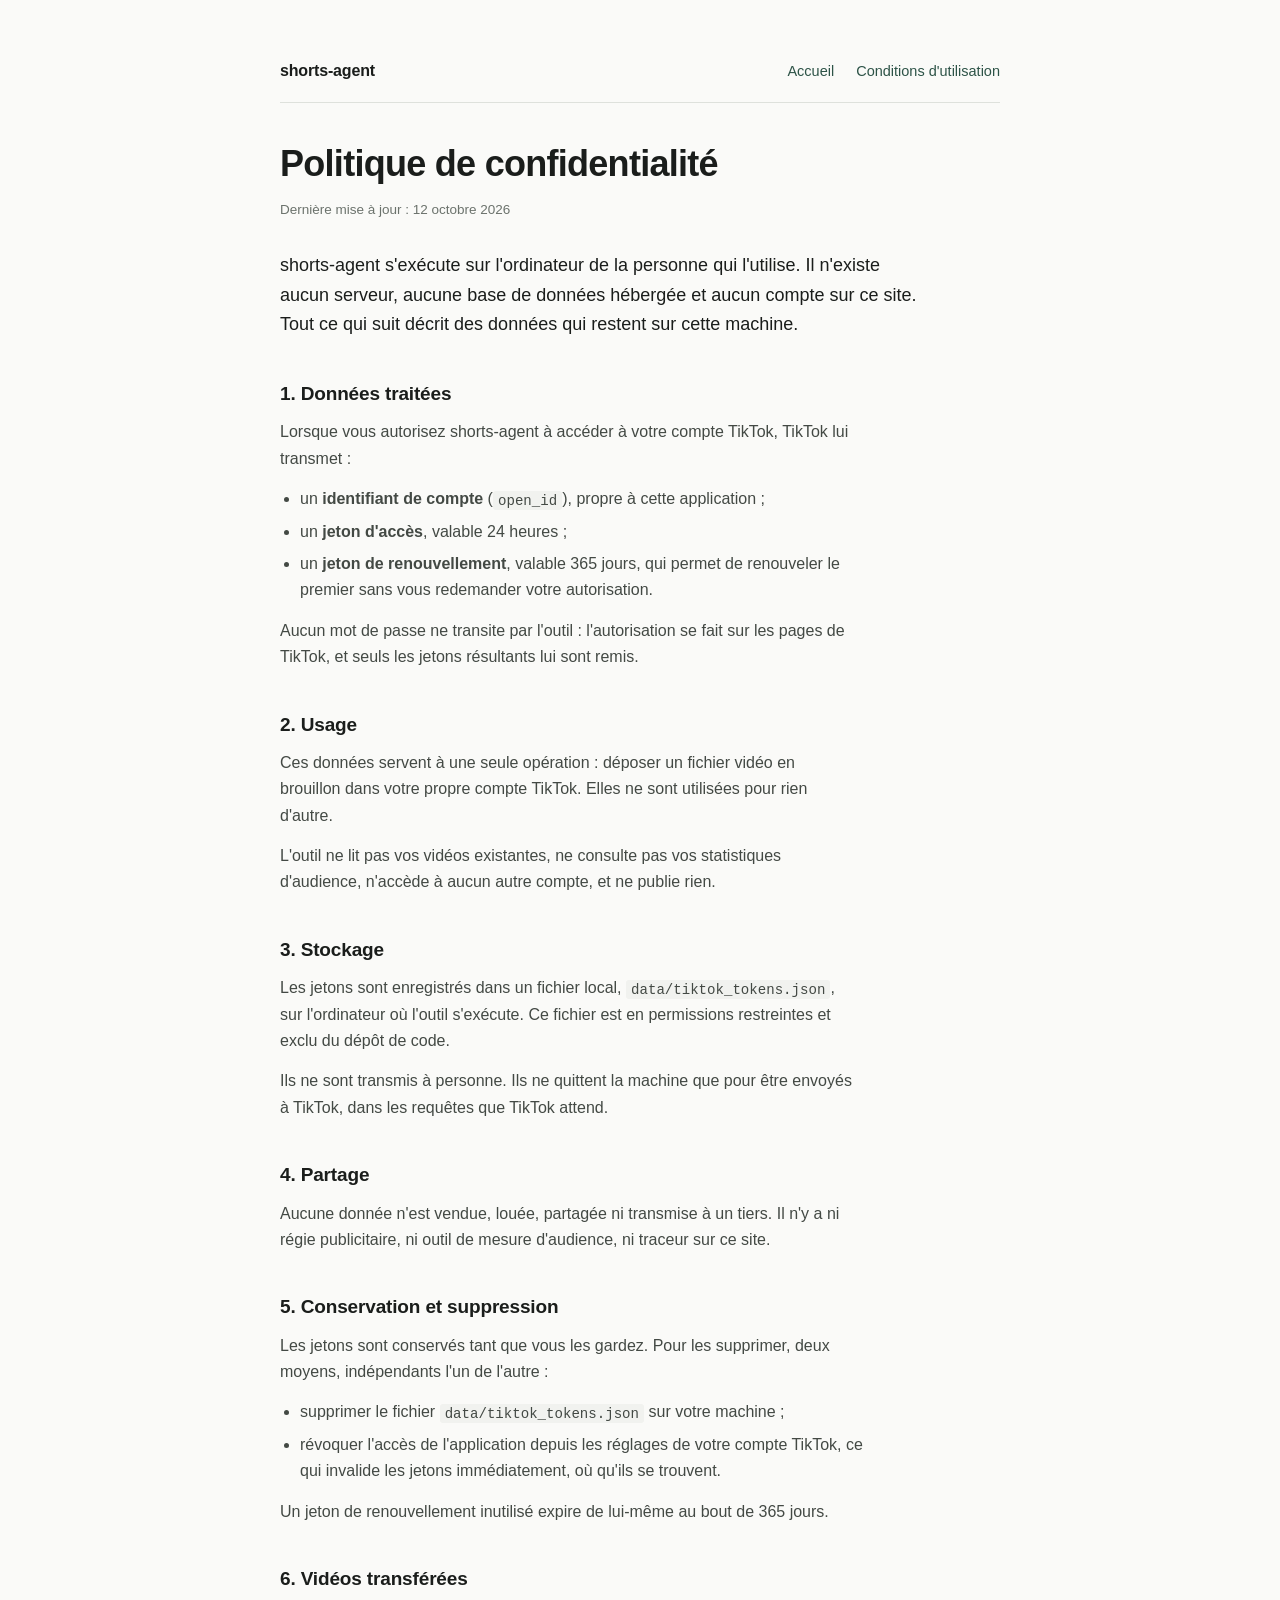
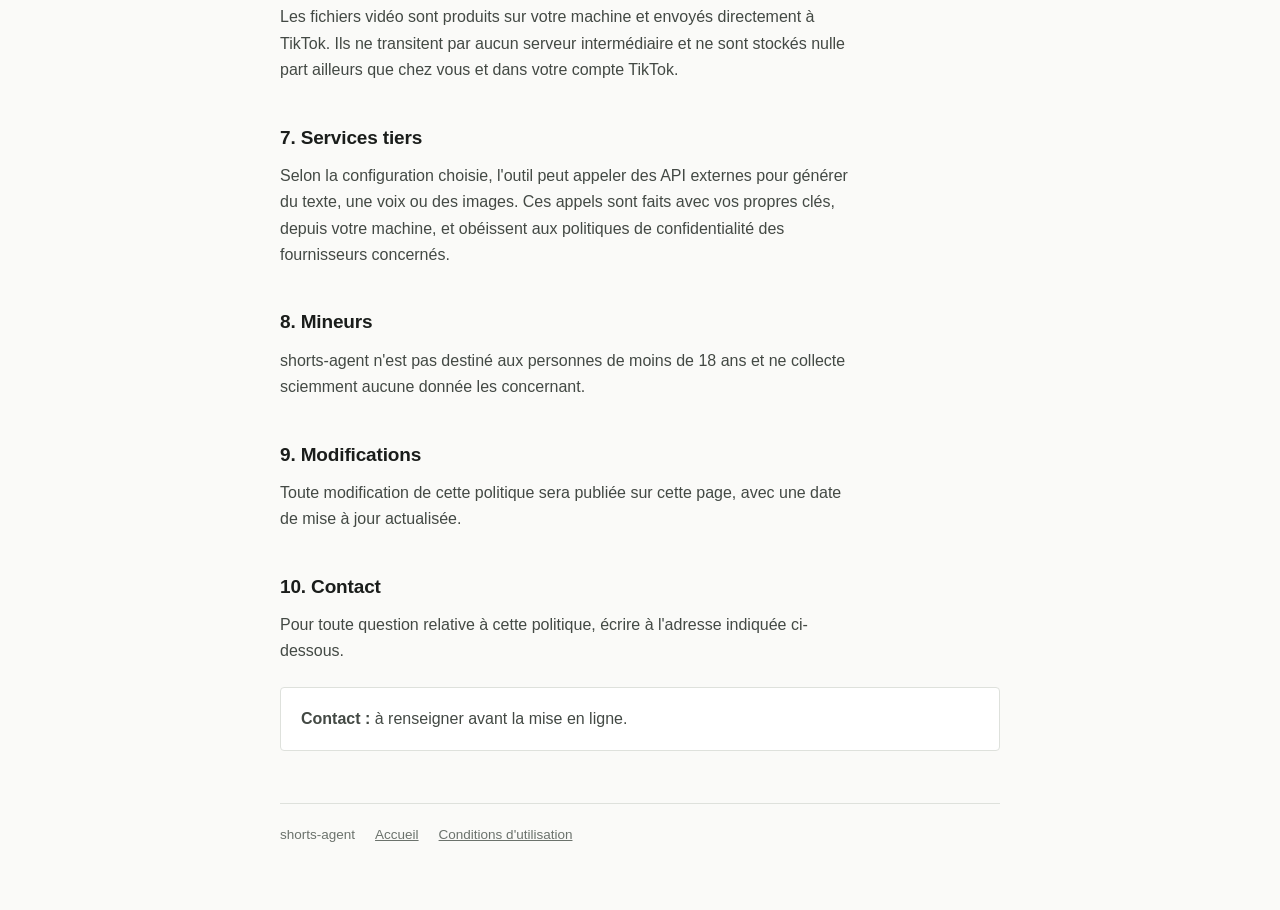
==== privacy.html @ 09da48fd "site public shorts-agent : accueil, confidentialite, conditions Requis par TikTok pour creer une app" ====
<!doctype html>
<html lang="fr">
<head>
<meta charset="utf-8">
<meta name="viewport" content="width=device-width,initial-scale=1">
<title>Politique de confidentialité — shorts-agent</title>
<meta name="description" content="Quelles données shorts-agent manipule, où elles sont stockées, et comment retirer l'accès.">
<link rel="stylesheet" href="style.css">
</head>
<body>
<div class="wrap">

<nav>
  <a class="brand" href="./">shorts-agent</a>
  <span class="sp"></span>
  <a href="./">Accueil</a>
  <a href="./terms.html">Conditions d'utilisation</a>
</nav>

<h1>Politique de confidentialité</h1>
<p class="maj">Dernière mise à jour : 12 octobre 2026</p>

<p class="lead">shorts-agent s'exécute sur l'ordinateur de la personne qui l'utilise. Il n'existe aucun serveur, aucune base de données hébergée et aucun compte sur ce site. Tout ce qui suit décrit des données qui restent sur cette machine.</p>

<h2>1. Données traitées</h2>
<p>Lorsque vous autorisez shorts-agent à accéder à votre compte TikTok, TikTok lui transmet :</p>
<ul>
  <li>un <strong>identifiant de compte</strong> (<code>open_id</code>), propre à cette application ;</li>
  <li>un <strong>jeton d'accès</strong>, valable 24 heures ;</li>
  <li>un <strong>jeton de renouvellement</strong>, valable 365 jours, qui permet de renouveler le premier sans vous redemander votre autorisation.</li>
</ul>
<p>Aucun mot de passe ne transite par l'outil : l'autorisation se fait sur les pages de TikTok, et seuls les jetons résultants lui sont remis.</p>

<h2>2. Usage</h2>
<p>Ces données servent à une seule opération : déposer un fichier vidéo en brouillon dans votre propre compte TikTok. Elles ne sont utilisées pour rien d'autre.</p>
<p>L'outil ne lit pas vos vidéos existantes, ne consulte pas vos statistiques d'audience, n'accède à aucun autre compte, et ne publie rien.</p>

<h2>3. Stockage</h2>
<p>Les jetons sont enregistrés dans un fichier local, <code>data/tiktok_tokens.json</code>, sur l'ordinateur où l'outil s'exécute. Ce fichier est en permissions restreintes et exclu du dépôt de code.</p>
<p>Ils ne sont transmis à personne. Ils ne quittent la machine que pour être envoyés à TikTok, dans les requêtes que TikTok attend.</p>

<h2>4. Partage</h2>
<p>Aucune donnée n'est vendue, louée, partagée ni transmise à un tiers. Il n'y a ni régie publicitaire, ni outil de mesure d'audience, ni traceur sur ce site.</p>

<h2>5. Conservation et suppression</h2>
<p>Les jetons sont conservés tant que vous les gardez. Pour les supprimer, deux moyens, indépendants l'un de l'autre :</p>
<ul>
  <li>supprimer le fichier <code>data/tiktok_tokens.json</code> sur votre machine ;</li>
  <li>révoquer l'accès de l'application depuis les réglages de votre compte TikTok, ce qui invalide les jetons immédiatement, où qu'ils se trouvent.</li>
</ul>
<p>Un jeton de renouvellement inutilisé expire de lui-même au bout de 365 jours.</p>

<h2>6. Vidéos transférées</h2>
<p>Les fichiers vidéo sont produits sur votre machine et envoyés directement à TikTok. Ils ne transitent par aucun serveur intermédiaire et ne sont stockés nulle part ailleurs que chez vous et dans votre compte TikTok.</p>

<h2>7. Services tiers</h2>
<p>Selon la configuration choisie, l'outil peut appeler des API externes pour générer du texte, une voix ou des images. Ces appels sont faits avec vos propres clés, depuis votre machine, et obéissent aux politiques de confidentialité des fournisseurs concernés.</p>

<h2>8. Mineurs</h2>
<p>shorts-agent n'est pas destiné aux personnes de moins de 18 ans et ne collecte sciemment aucune donnée les concernant.</p>

<h2>9. Modifications</h2>
<p>Toute modification de cette politique sera publiée sur cette page, avec une date de mise à jour actualisée.</p>

<h2>10. Contact</h2>
<p>Pour toute question relative à cette politique, écrire à l'adresse indiquée ci-dessous.</p>
<div class="box">
  <p><strong>Contact :</strong> à renseigner avant la mise en ligne.</p>
</div>

<footer>
  <p>shorts-agent</p>
  <a href="./">Accueil</a>
  <a href="./terms.html">Conditions d'utilisation</a>
</footer>

</div>
</body>
</html>
---- style.css ----
/* shorts-agent — site public. Sobre, lisible, sans dependance externe. */
:root{
  --ground:#FAFAF8; --surface:#FFFFFF; --sunken:#F1F2EF;
  --ink:#1A1D1B; --ink-2:#434944; --muted:#6B726C;
  --line:#DEE1DC; --accent:#2D5347;
}
@media (prefers-color-scheme:dark){
  :root{
    --ground:#121413; --surface:#191C1A; --sunken:#1F2321;
    --ink:#E9EBE8; --ink-2:#C2C7C2; --muted:#8D948E;
    --line:#2A2E2B; --accent:#7FB8A6;
  }
}
*{box-sizing:border-box}
body{
  margin:0; background:var(--ground); color:var(--ink);
  font:16px/1.65 -apple-system,BlinkMacSystemFont,"Segoe UI",Roboto,Helvetica,Arial,sans-serif;
  padding-left:20px; padding-right:20px;
  -webkit-font-smoothing:antialiased;
}
.wrap{max-width:720px; margin:0 auto; padding-block:40px 64px}
a{color:var(--accent)}
a:focus-visible{outline:2px solid var(--accent); outline-offset:2px; border-radius:2px}

nav{
  display:flex; flex-wrap:wrap; gap:10px 22px; align-items:baseline;
  padding-block:18px; border-bottom:1px solid var(--line); margin-bottom:40px;
}
nav .brand{font-weight:700; letter-spacing:-.01em; color:var(--ink); text-decoration:none}
nav a:not(.brand){font-size:14.5px; text-decoration:none}
nav a:not(.brand):hover{text-decoration:underline}
nav .sp{flex:1}

h1{font-size:clamp(26px,5vw,36px); line-height:1.15; letter-spacing:-.02em; margin:0 0 14px}
h2{font-size:19px; margin:38px 0 10px; letter-spacing:-.008em}
h3{font-size:16px; margin:24px 0 6px}
p,li{color:var(--ink-2); max-width:65ch}
p{margin:0 0 14px}
ul{padding-left:20px; margin:0 0 14px}
li{margin-bottom:6px}
.lead{font-size:18px; color:var(--ink); margin-bottom:26px}
.maj{font-size:13.5px; color:var(--muted); margin-bottom:30px}

.box{
  background:var(--surface); border:1px solid var(--line);
  padding:18px 20px; margin:22px 0; border-radius:4px;
}
.box h3{margin-top:0}
.box p:last-child{margin-bottom:0}

.steps{counter-reset:s; list-style:none; padding:0; margin:18px 0}
.steps li{
  counter-increment:s; position:relative; padding-left:34px; margin-bottom:14px;
}
.steps li::before{
  content:counter(s); position:absolute; left:0; top:1px;
  width:22px; height:22px; border-radius:50%; background:var(--sunken);
  color:var(--accent); font-size:12px; font-weight:600;
  display:grid; place-items:center;
}
code{
  background:var(--sunken); padding:.12em .36em; border-radius:3px;
  font:0.88em/1 ui-monospace,Menlo,monospace; color:var(--ink-2);
}
footer{
  border-top:1px solid var(--line); margin-top:52px; padding-top:20px;
  display:flex; flex-wrap:wrap; gap:8px 20px; align-items:baseline;
}
footer p, footer a{font-size:13.5px; color:var(--muted); margin:0}
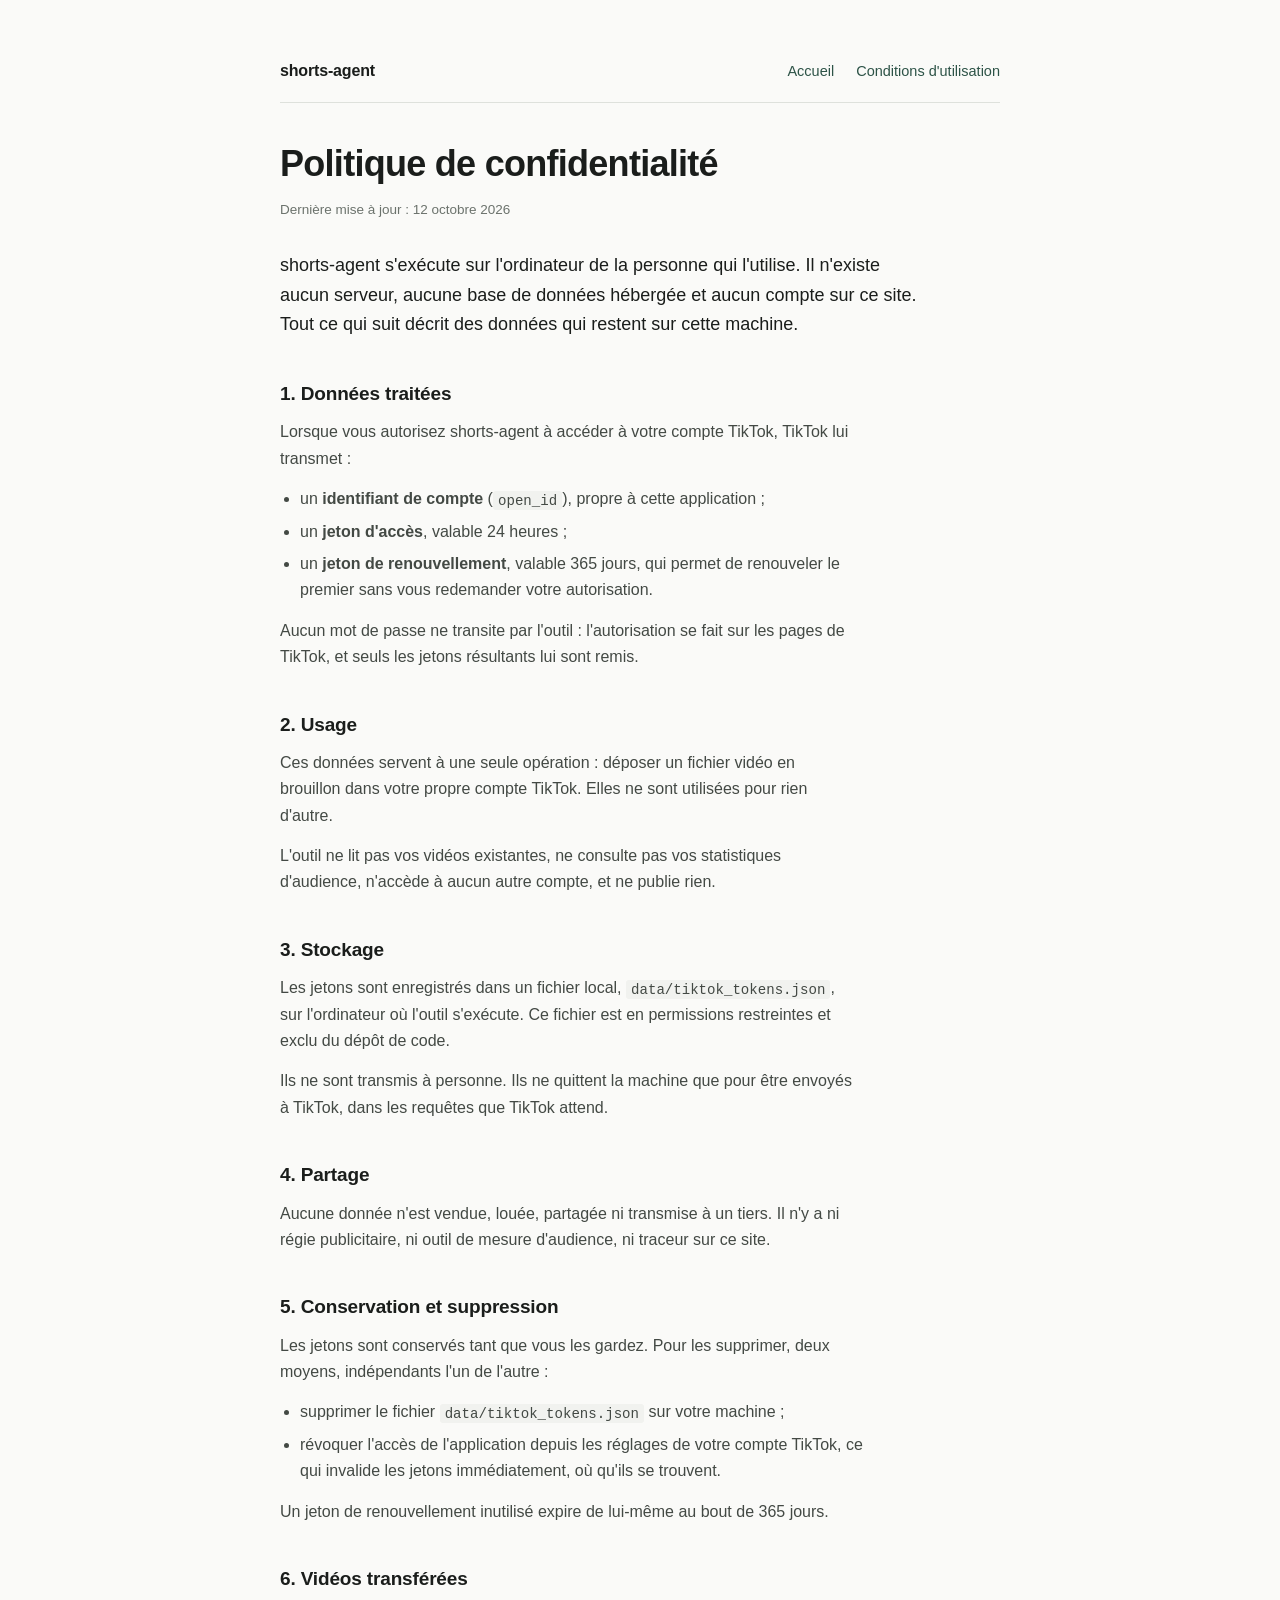
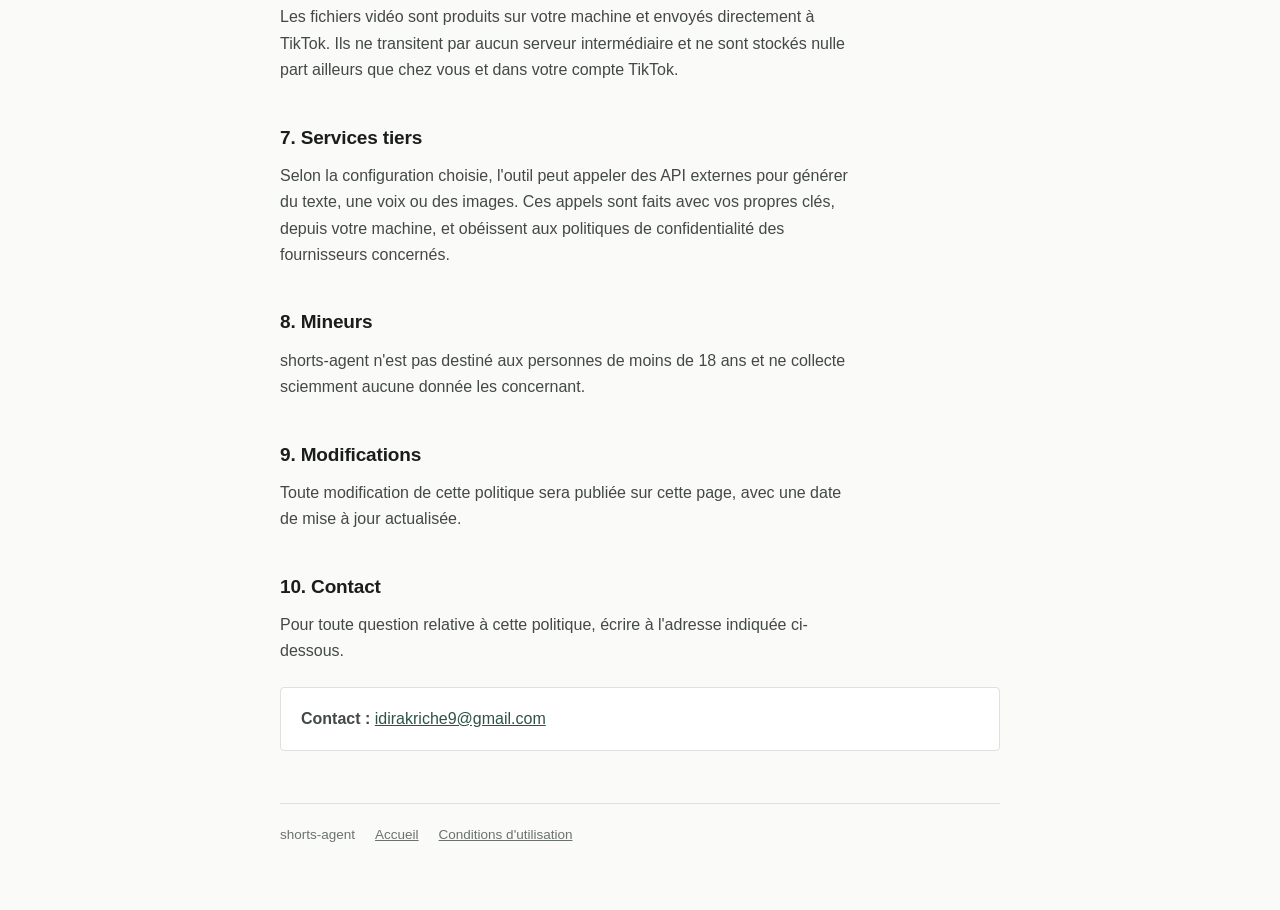
==== commit 68d9bec6: "contact renseigne sur confidentialite et conditions TikTok verifie ces pages a la revue de l'app.  C" ====
--- a/privacy.html
+++ b/privacy.html
@@ -65,7 +65,7 @@
 <h2>10. Contact</h2>
 <p>Pour toute question relative à cette politique, écrire à l'adresse indiquée ci-dessous.</p>
 <div class="box">
-  <p><strong>Contact :</strong> à renseigner avant la mise en ligne.</p>
+  <p><strong>Contact :</strong> <a href="mailto:idirakriche9@gmail.com">idirakriche9@gmail.com</a></p>
 </div>
 
 <footer>
